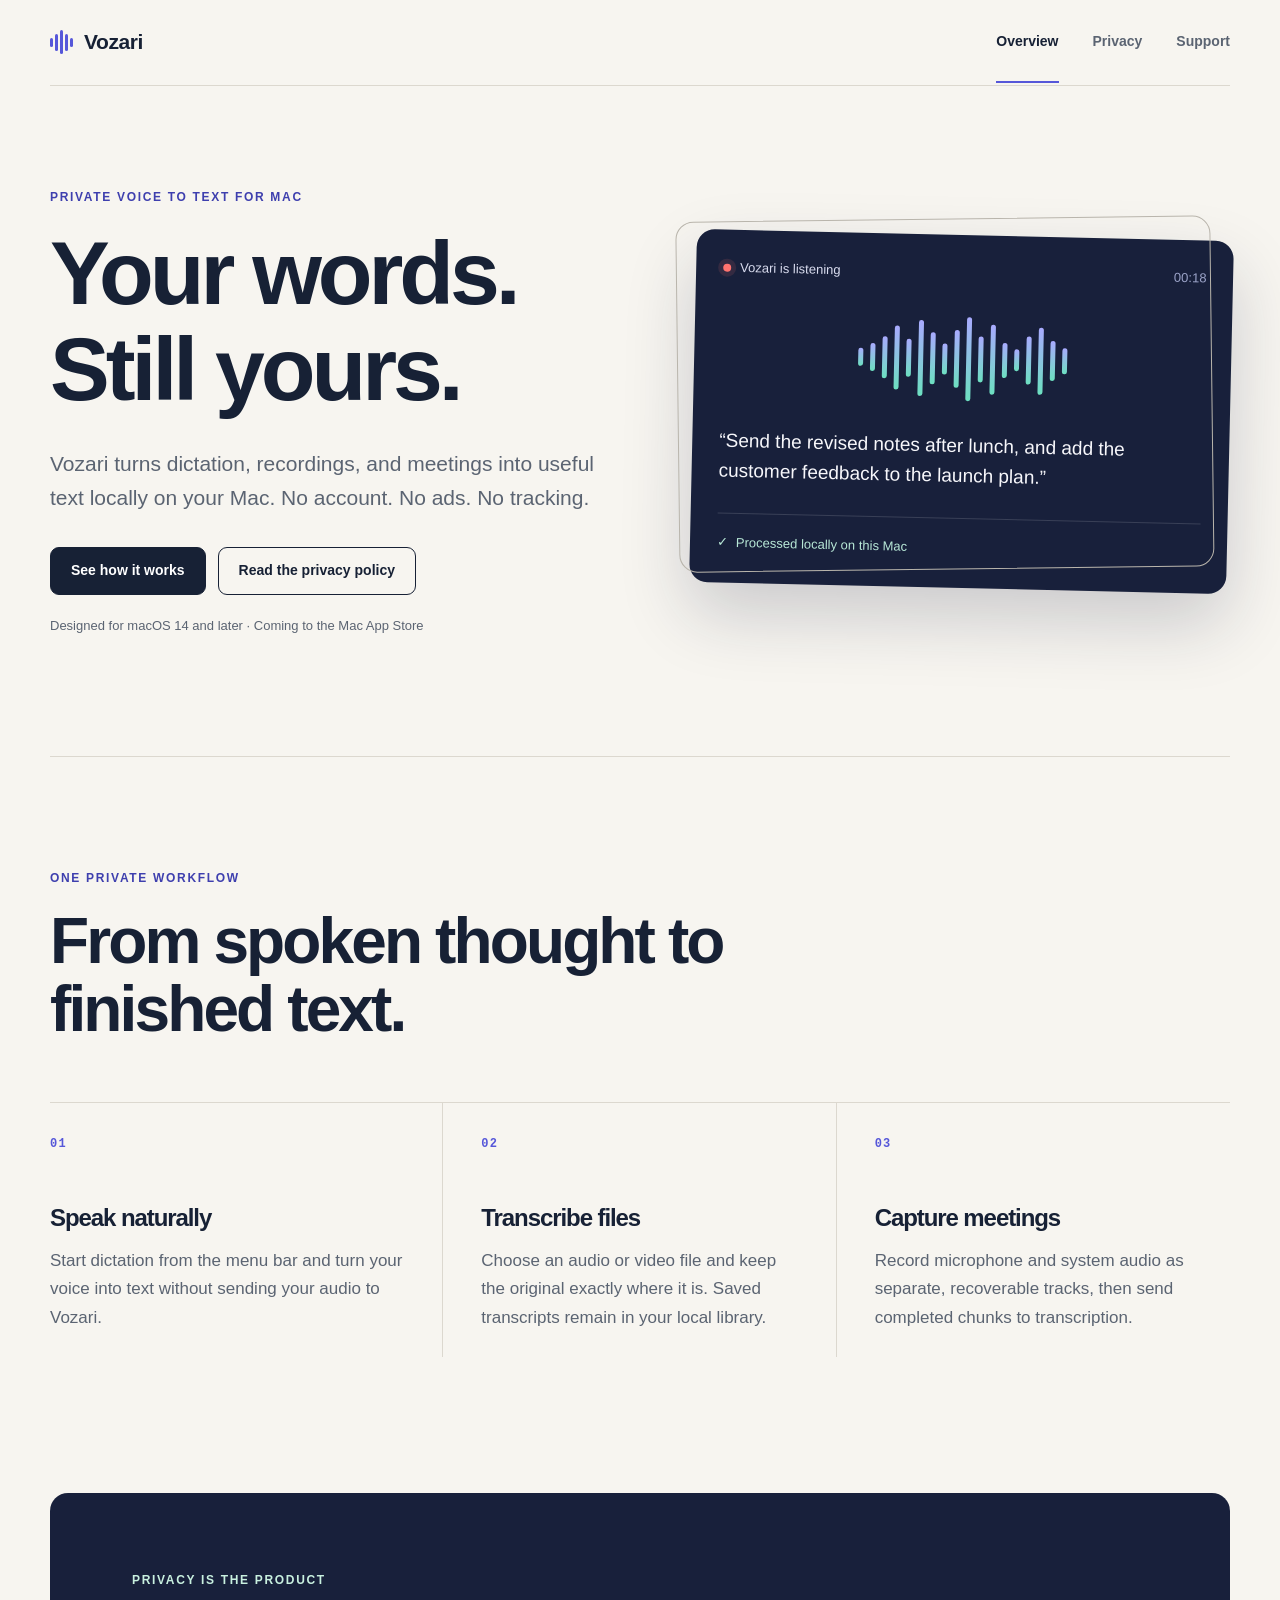
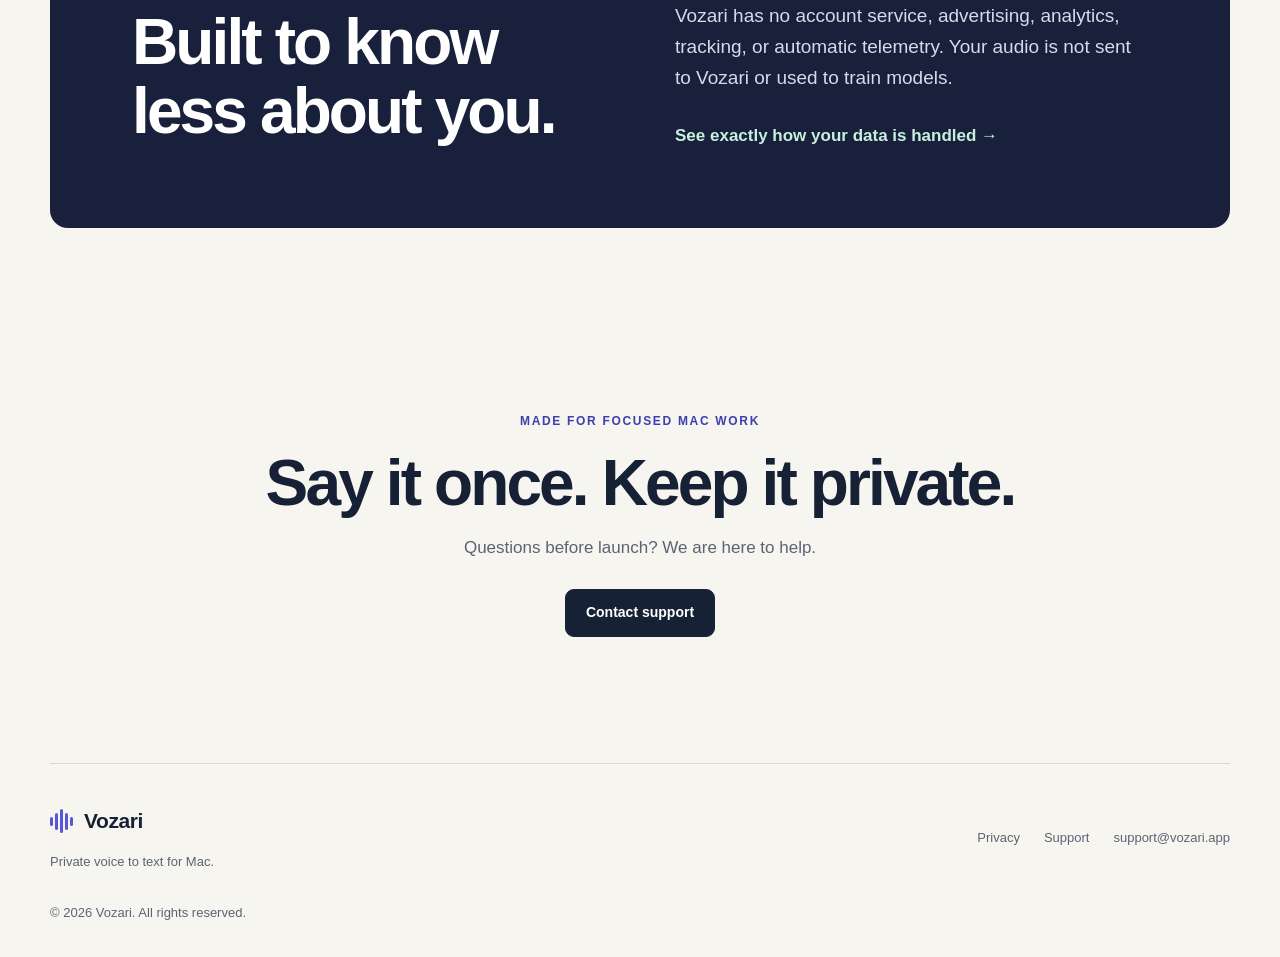
==== index.html @ 8a1f0684 "Publish Vozari privacy and support site" ====
<!doctype html>
<html lang="en">
<head>
  <meta charset="utf-8">
  <meta name="viewport" content="width=device-width, initial-scale=1">
  <title>Vozari — Private voice to text for Mac</title>
  <meta name="description" content="Vozari turns speech, recordings, and meetings into text locally on your Mac.">
  <meta name="theme-color" content="#f7f5f0">
  <link rel="canonical" href="https://kadin-hunter.github.io/Vozari-Portfolio/">
  <link rel="stylesheet" href="./styles.css">
</head>
<body>
  <a class="skip-link" href="#main-content">Skip to content</a>
  <header class="site-header">
    <a class="wordmark" href="./" aria-label="Vozari home"><span class="wordmark-mark" aria-hidden="true"><i></i><i></i><i></i><i></i><i></i></span>Vozari</a>
    <nav aria-label="Primary navigation">
      <a href="./" aria-current="page">Overview</a>
      <a href="./privacy/">Privacy</a>
      <a href="./support/">Support</a>
    </nav>
  </header>
  <main id="main-content">
    <section class="hero" aria-labelledby="hero-title">
      <div class="hero-copy">
        <p class="eyebrow">Private voice to text for Mac</p>
        <h1 id="hero-title">Your words.<br>Still yours.</h1>
        <p class="hero-lede">Vozari turns dictation, recordings, and meetings into useful text locally on your Mac. No account. No ads. No tracking.</p>
        <div class="hero-actions">
          <a class="button button-primary" href="#how-it-works">See how it works</a>
          <a class="button button-secondary" href="./privacy/">Read the privacy policy</a>
        </div>
        <p class="availability">Designed for macOS 14 and later · Coming to the Mac App Store</p>
      </div>
      <div class="voice-card" aria-label="Vozari transcription preview">
        <div class="voice-card-bar"><span class="status-dot" aria-hidden="true"></span><span>Vozari is listening</span><span class="timer">00:18</span></div>
        <div class="waveform" aria-hidden="true"><span style="height:18px"></span><span style="height:28px"></span><span style="height:42px"></span><span style="height:64px"></span><span style="height:38px"></span><span style="height:76px"></span><span style="height:52px"></span><span style="height:31px"></span><span style="height:58px"></span><span style="height:84px"></span><span style="height:46px"></span><span style="height:70px"></span><span style="height:35px"></span><span style="height:22px"></span><span style="height:48px"></span><span style="height:67px"></span><span style="height:40px"></span><span style="height:26px"></span></div>
        <p class="transcript-line">“Send the revised notes after lunch, and add the customer feedback to the launch plan.”</p>
        <div class="local-badge"><span aria-hidden="true">✓</span> Processed locally on this Mac</div>
      </div>
    </section>
    <section class="feature-section" id="how-it-works" aria-labelledby="features-title">
      <div class="section-intro"><p class="eyebrow">One private workflow</p><h2 id="features-title">From spoken thought to finished text.</h2></div>
      <div class="feature-grid">
        <article class="feature-card"><span class="feature-number">01</span><h3>Speak naturally</h3><p>Start dictation from the menu bar and turn your voice into text without sending your audio to Vozari.</p></article>
        <article class="feature-card"><span class="feature-number">02</span><h3>Transcribe files</h3><p>Choose an audio or video file and keep the original exactly where it is. Saved transcripts remain in your local library.</p></article>
        <article class="feature-card"><span class="feature-number">03</span><h3>Capture meetings</h3><p>Record microphone and system audio as separate, recoverable tracks, then send completed chunks to transcription.</p></article>
      </div>
    </section>
    <section class="privacy-callout" aria-labelledby="privacy-title">
      <div><p class="eyebrow light">Privacy is the product</p><h2 id="privacy-title">Built to know less about you.</h2></div>
      <div class="privacy-copy"><p>Vozari has no account service, advertising, analytics, tracking, or automatic telemetry. Your audio is not sent to Vozari or used to train models.</p><a href="./privacy/">See exactly how your data is handled <span aria-hidden="true">→</span></a></div>
    </section>
    <section class="closing" aria-labelledby="closing-title"><p class="eyebrow">Made for focused Mac work</p><h2 id="closing-title">Say it once. Keep it private.</h2><p>Questions before launch? We are here to help.</p><a class="button button-primary" href="mailto:support@vozari.app">Contact support</a></section>
  </main>
  <footer class="site-footer">
    <a class="wordmark footer-wordmark" href="./" aria-label="Vozari home"><span class="wordmark-mark" aria-hidden="true"><i></i><i></i><i></i><i></i><i></i></span>Vozari</a>
    <p>Private voice to text for Mac.</p>
    <div class="footer-links"><a href="./privacy/">Privacy</a><a href="./support/">Support</a><a href="mailto:support@vozari.app">support@vozari.app</a></div>
    <p class="copyright">© 2026 Vozari. All rights reserved.</p>
  </footer>
</body>
</html>
---- styles.css ----
:root{--ink:#172135;--muted:#5b6472;--paper:#f7f5f0;--line:#dcd8cf;--accent:#5657d9;--accent-dark:#3e3fae;--night:#18203b;--mint:#c8f0df}*{box-sizing:border-box}html{scroll-behavior:smooth}body{margin:0;background:var(--paper);color:var(--ink);font-family:ui-sans-serif,-apple-system,BlinkMacSystemFont,"SF Pro Text","Segoe UI",sans-serif;font-size:17px;line-height:1.65;text-rendering:optimizeLegibility}a{color:inherit}.skip-link{position:fixed;left:18px;top:14px;z-index:100;padding:10px 14px;background:var(--ink);color:#fff;transform:translateY(-160%);border-radius:8px}.skip-link:focus{transform:translateY(0)}.site-header,.site-footer,.hero,.feature-section,.privacy-callout,.closing,.document-page{width:min(1180px,calc(100% - 48px));margin-inline:auto}.site-header{min-height:86px;display:flex;align-items:center;justify-content:space-between;border-bottom:1px solid var(--line)}.wordmark{display:inline-flex;align-items:center;gap:11px;font-weight:760;font-size:21px;text-decoration:none;letter-spacing:-.02em}.wordmark-mark{height:24px;display:inline-flex;align-items:center;gap:2px}.wordmark-mark i{display:block;width:3px;border-radius:5px;background:var(--accent)}.wordmark-mark i:nth-child(1),.wordmark-mark i:nth-child(5){height:9px}.wordmark-mark i:nth-child(2),.wordmark-mark i:nth-child(4){height:17px}.wordmark-mark i:nth-child(3){height:24px}nav{display:flex;align-items:center;gap:34px;font-size:14px;font-weight:650}nav a{color:var(--muted);text-decoration:none;padding-block:28px;border-bottom:2px solid transparent}nav a:hover,nav a:focus-visible,nav a[aria-current=page]{color:var(--ink);border-color:var(--accent)}.hero{min-height:670px;display:grid;grid-template-columns:1.03fr .97fr;gap:72px;align-items:center;padding-block:78px 96px}.eyebrow{margin:0 0 18px;color:var(--accent-dark);font-size:12px;font-weight:780;letter-spacing:.14em;text-transform:uppercase}h1,h2,h3{margin-top:0;line-height:1.07;letter-spacing:-.045em}h1{font-size:clamp(58px,7vw,94px);margin-bottom:30px;font-weight:760}h2{font-size:clamp(38px,5vw,64px);font-weight:720}h3{font-size:24px;font-weight:700}.hero-lede{max-width:610px;color:var(--muted);font-size:21px;line-height:1.6;margin:0 0 32px}.hero-actions{display:flex;flex-wrap:wrap;gap:12px}.button{display:inline-flex;min-height:48px;align-items:center;justify-content:center;padding:0 20px;border:1px solid var(--ink);border-radius:9px;text-decoration:none;font-size:14px;font-weight:720;transition:transform .15s ease,background .15s ease}.button:hover{transform:translateY(-2px)}.button-primary{background:var(--ink);color:#fff}.button-primary:hover{background:var(--accent-dark)}.button-secondary{background:transparent;color:var(--ink)}.availability{margin:20px 0 0;color:var(--muted);font-size:13px}.voice-card{position:relative;background:var(--night);color:#fff;padding:27px;border-radius:18px;box-shadow:0 30px 70px rgba(24,32,59,.2);transform:rotate(1.3deg)}.voice-card:before{content:"";position:absolute;inset:-16px 18px 18px -16px;z-index:-1;border:1px solid #b9b5ac;border-radius:18px;transform:rotate(-2deg)}.voice-card-bar{display:flex;align-items:center;gap:9px;color:#d9dcef;font-size:13px}.status-dot{width:8px;height:8px;background:#ff736f;border-radius:50%;box-shadow:0 0 0 5px rgba(255,115,111,.12)}.timer{margin-left:auto;font-variant-numeric:tabular-nums;color:#9ca4c9}.waveform{height:128px;display:flex;align-items:center;justify-content:center;gap:7px;padding-top:24px}.waveform span{width:5px;border-radius:5px;background:linear-gradient(180deg,#a9aaff,#6ce0c0)}.transcript-line{margin:20px 0 28px;color:#f7f7fb;font-size:19px;line-height:1.55}.local-badge{display:inline-flex;align-items:center;gap:8px;border-top:1px solid rgba(255,255,255,.14);padding-top:18px;width:100%;color:#b8e8d7;font-size:13px}.feature-section{padding:112px 0;border-top:1px solid var(--line)}.section-intro{max-width:730px;margin-bottom:58px}.section-intro h2{margin-bottom:0}.feature-grid{display:grid;grid-template-columns:repeat(3,1fr);border-top:1px solid var(--line)}.feature-card{padding:35px 38px 25px 0;border-right:1px solid var(--line)}.feature-card+.feature-card{padding-left:38px}.feature-card:last-child{border-right:0}.feature-number{display:block;color:var(--accent);font:700 12px/1 ui-monospace,monospace;letter-spacing:.1em;margin-bottom:55px}.feature-card h3{margin-bottom:17px}.feature-card p{color:var(--muted);margin:0}.privacy-callout{background:var(--night);color:#fff;padding:78px 82px;margin-block:24px 112px;display:grid;grid-template-columns:1fr 1fr;gap:70px;border-radius:18px}.eyebrow.light{color:var(--mint)}.privacy-callout h2{margin-bottom:0}.privacy-copy{padding-top:29px}.privacy-copy p{color:#d6daeb;font-size:19px;margin:0 0 28px}.privacy-copy a,.contact-panel a{color:var(--mint);font-weight:700;text-decoration:none}.privacy-copy a:hover,.contact-panel a:hover{text-decoration:underline}.closing{text-align:center;padding:72px 0 126px}.closing h2{margin-bottom:16px}.closing p:not(.eyebrow){color:var(--muted);margin:0 0 27px}.site-footer{border-top:1px solid var(--line);padding:40px 0 34px;display:grid;grid-template-columns:1fr auto;gap:12px 40px;align-items:center;font-size:13px;color:var(--muted)}.footer-wordmark{color:var(--ink)}.site-footer>p{margin:0}.footer-links{display:flex;gap:24px;grid-column:2;grid-row:1/span 2}.footer-links a{text-decoration:none}.footer-links a:hover{color:var(--accent-dark);text-decoration:underline}.copyright{margin-top:18px!important}.document-page{padding:88px 0 120px}.document-hero{max-width:850px;padding-bottom:72px}.document-hero h1{font-size:clamp(52px,7vw,88px);margin-bottom:26px}.document-summary{font-size:21px;color:var(--muted);max-width:760px;margin:0 0 19px}.effective-date{color:var(--muted);font-size:14px;margin:0}.document-layout{display:grid;grid-template-columns:230px minmax(0,760px);gap:95px;border-top:1px solid var(--line);padding-top:60px}.document-nav{align-self:start;position:sticky;top:30px;display:flex;flex-direction:column;gap:12px;font-size:13px}.document-nav p{margin:0 0 8px;color:var(--ink);font-weight:760}.document-nav a{color:var(--muted);text-decoration:none}.document-nav a:hover{color:var(--accent-dark);text-decoration:underline}.document-content section{scroll-margin-top:30px;padding-bottom:50px;margin-bottom:50px;border-bottom:1px solid var(--line)}.document-content section:last-child{margin-bottom:0;border-bottom:0}.document-content h2{font-size:36px;margin-bottom:24px}.document-content p,.document-content li{color:var(--muted)}.document-content li{margin-bottom:14px;padding-left:8px}.document-content a{color:var(--accent-dark);font-weight:650}.support-hero .button{margin-top:16px}.support-details{display:grid;grid-template-columns:.8fr 1.2fr;gap:90px;border-block:1px solid var(--line);padding:60px 0;margin-bottom:100px}.support-details h2{font-size:44px;margin-bottom:0}.support-details>p{color:var(--muted);font-size:18px;margin:23px 0 0}.section-intro.compact h2{font-size:48px}.recovery-list{border-top:1px solid var(--line)}.recovery-item{display:grid;grid-template-columns:70px 1fr;gap:20px;padding:30px 0;border-bottom:1px solid var(--line)}.recovery-item>span{color:var(--accent);font:700 12px/1.3 ui-monospace,monospace;letter-spacing:.1em;padding-top:6px}.recovery-item h3{margin-bottom:9px;font-size:21px;letter-spacing:-.025em}.recovery-item p{margin:0;color:var(--muted);max-width:800px}.contact-panel{margin-top:110px;background:var(--night);color:#fff;padding:62px 70px;border-radius:18px;display:flex;align-items:end;justify-content:space-between;gap:40px}.contact-panel h2{margin-bottom:0;font-size:48px}.contact-panel a{font-size:18px;white-space:nowrap}@media(max-width:820px){.site-header,.site-footer,.hero,.feature-section,.privacy-callout,.closing,.document-page{width:min(100% - 32px,680px)}nav{gap:18px}nav a{padding-block:24px}.hero{grid-template-columns:1fr;min-height:0;gap:70px;padding-block:70px 90px}.voice-card{transform:none}.feature-grid{grid-template-columns:1fr}.feature-card,.feature-card+.feature-card{border-right:0;border-bottom:1px solid var(--line);padding:30px 0}.feature-card:last-child{border-bottom:0}.feature-number{margin-bottom:28px}.privacy-callout{grid-template-columns:1fr;padding:52px 40px;gap:10px}.document-layout{grid-template-columns:1fr;gap:50px}.document-nav{position:static;border-bottom:1px solid var(--line);padding-bottom:35px}.support-details{grid-template-columns:1fr;gap:10px}.contact-panel{align-items:start;flex-direction:column;padding:45px 38px}.site-footer{grid-template-columns:1fr}.footer-links{grid-column:1;grid-row:auto;flex-wrap:wrap}}@media(max-width:540px){body{font-size:16px}.site-header{min-height:72px}nav{gap:13px;font-size:12px}nav a{padding-block:20px}.wordmark{font-size:18px}.hero{padding-top:54px}h1{font-size:52px}.hero-lede,.document-summary{font-size:18px}.hero-actions{flex-direction:column;align-items:stretch}.voice-card{padding:22px}.waveform{gap:5px}.privacy-callout{padding:42px 28px;margin-bottom:80px}.document-page{padding-top:58px}.document-hero{padding-bottom:48px}.recovery-item{grid-template-columns:44px 1fr}.contact-panel a{font-size:15px;white-space:normal}}@media(prefers-reduced-motion:reduce){html{scroll-behavior:auto}.button{transition:none}}
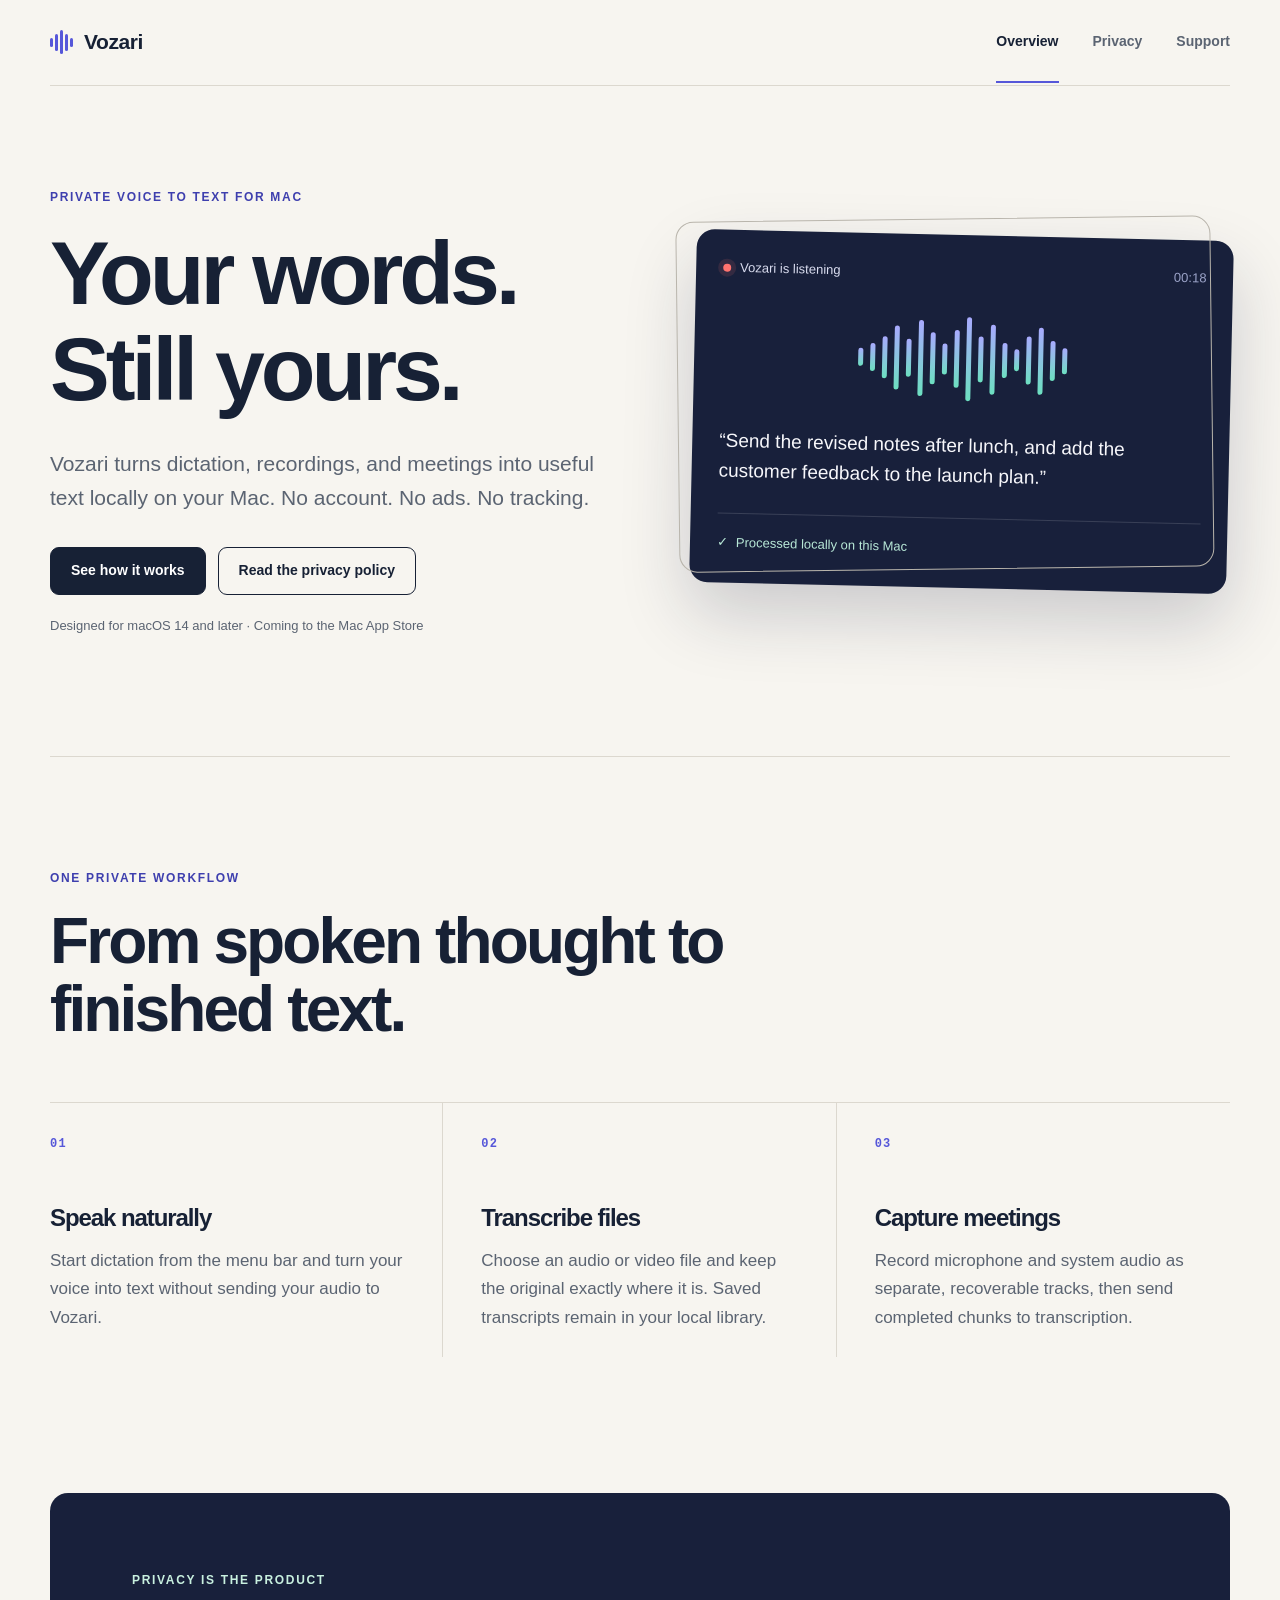
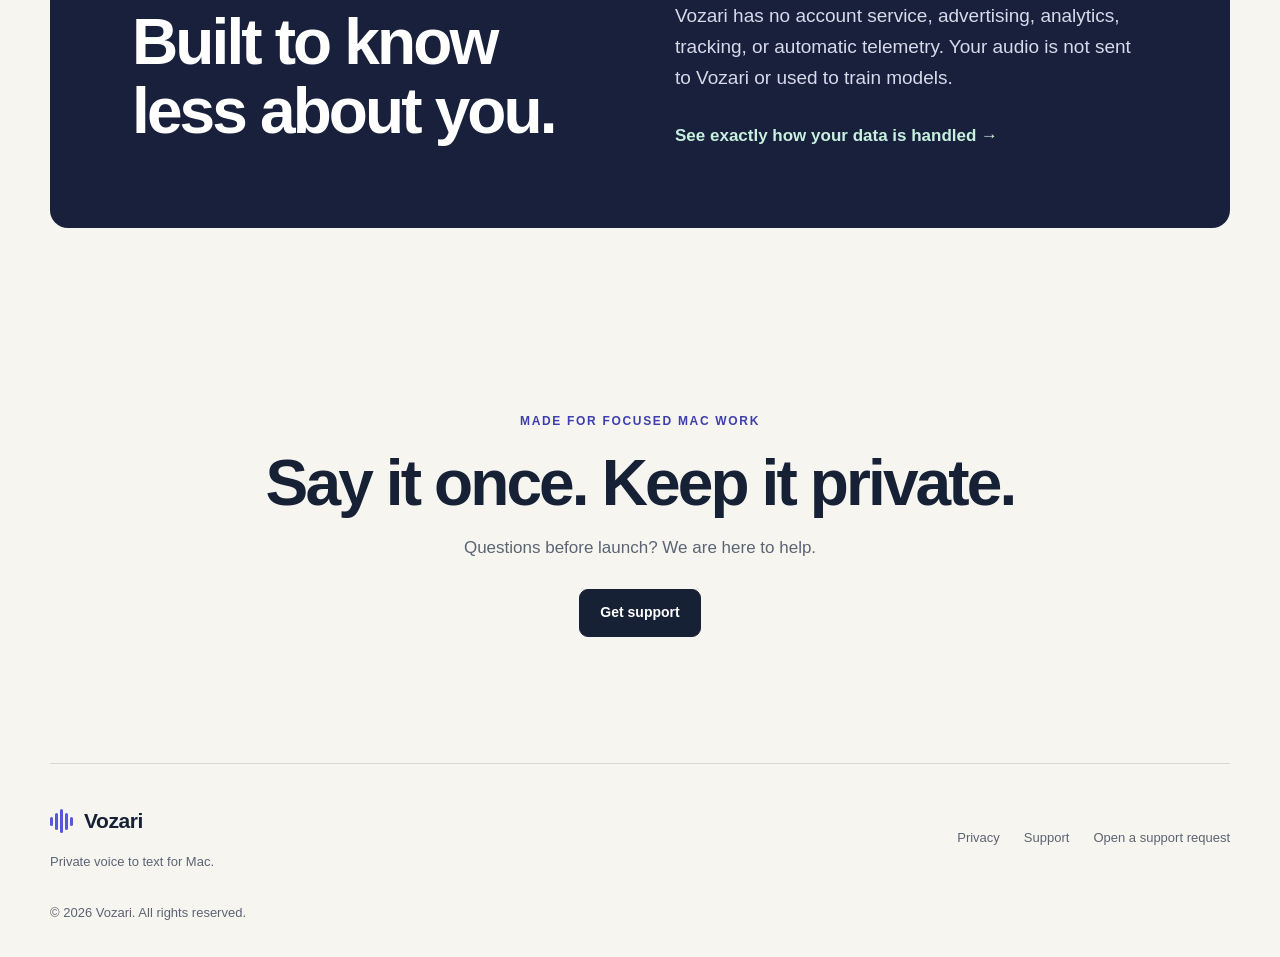
==== commit dbffc837: "Replace unavailable support email" ====
--- a/index.html
+++ b/index.html
@@ -50,12 +50,12 @@
       <div><p class="eyebrow light">Privacy is the product</p><h2 id="privacy-title">Built to know less about you.</h2></div>
       <div class="privacy-copy"><p>Vozari has no account service, advertising, analytics, tracking, or automatic telemetry. Your audio is not sent to Vozari or used to train models.</p><a href="./privacy/">See exactly how your data is handled <span aria-hidden="true">→</span></a></div>
     </section>
-    <section class="closing" aria-labelledby="closing-title"><p class="eyebrow">Made for focused Mac work</p><h2 id="closing-title">Say it once. Keep it private.</h2><p>Questions before launch? We are here to help.</p><a class="button button-primary" href="mailto:support@vozari.app">Contact support</a></section>
+    <section class="closing" aria-labelledby="closing-title"><p class="eyebrow">Made for focused Mac work</p><h2 id="closing-title">Say it once. Keep it private.</h2><p>Questions before launch? We are here to help.</p><a class="button button-primary" href="./support/">Get support</a></section>
   </main>
   <footer class="site-footer">
     <a class="wordmark footer-wordmark" href="./" aria-label="Vozari home"><span class="wordmark-mark" aria-hidden="true"><i></i><i></i><i></i><i></i><i></i></span>Vozari</a>
     <p>Private voice to text for Mac.</p>
-    <div class="footer-links"><a href="./privacy/">Privacy</a><a href="./support/">Support</a><a href="mailto:support@vozari.app">support@vozari.app</a></div>
+    <div class="footer-links"><a href="./privacy/">Privacy</a><a href="./support/">Support</a><a href="https://github.com/Kadin-Hunter/Vozari-Portfolio/issues/new">Open a support request</a></div>
     <p class="copyright">© 2026 Vozari. All rights reserved.</p>
   </footer>
 </body>
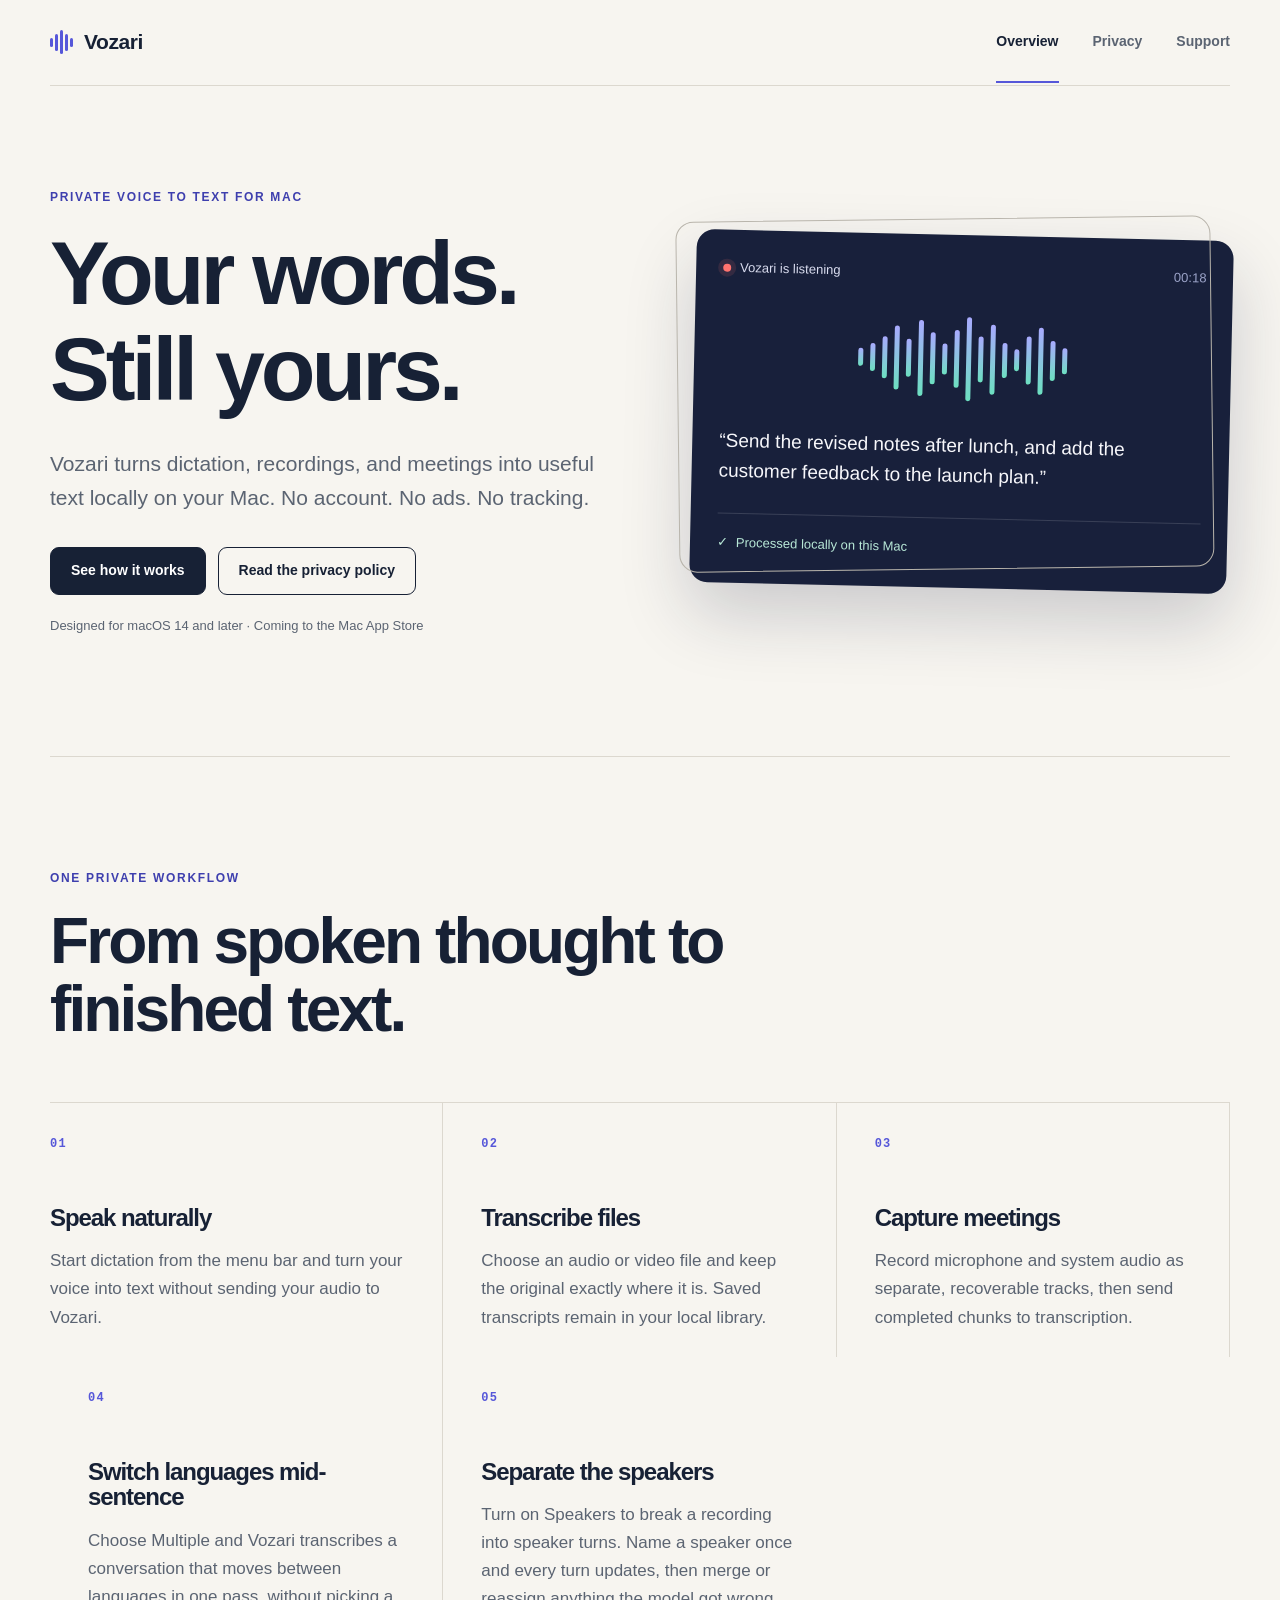
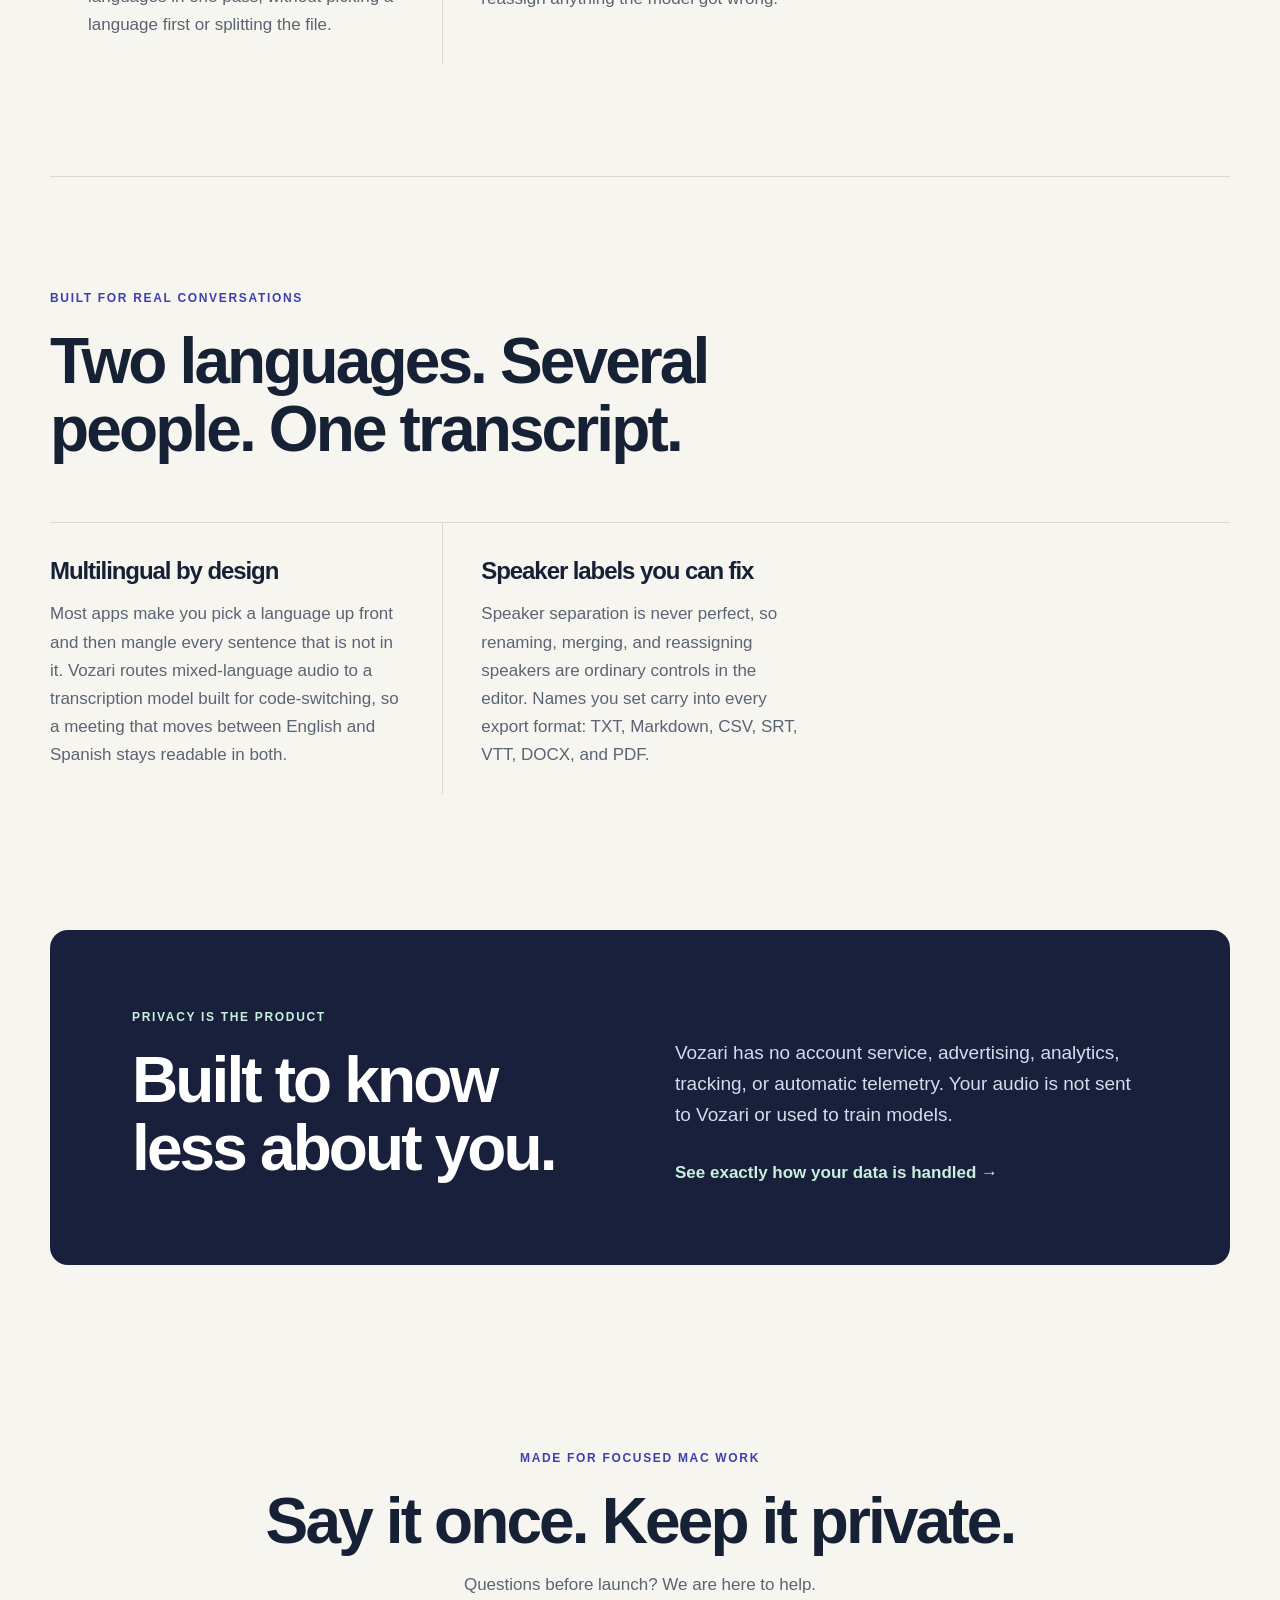
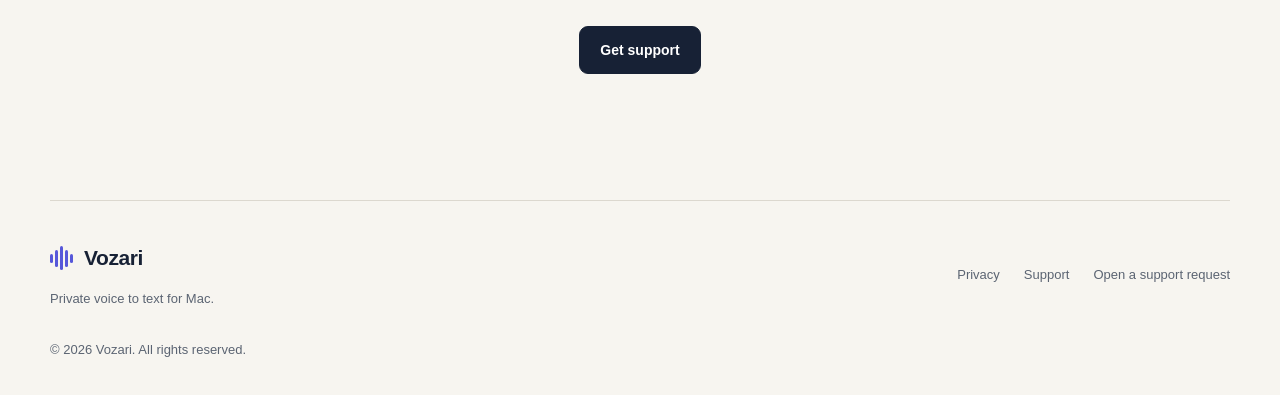
==== commit f2afee50: "Highlight multilingual and multi-speaker transcription" ====
--- a/index.html
+++ b/index.html
@@ -44,6 +44,15 @@
         <article class="feature-card"><span class="feature-number">01</span><h3>Speak naturally</h3><p>Start dictation from the menu bar and turn your voice into text without sending your audio to Vozari.</p></article>
         <article class="feature-card"><span class="feature-number">02</span><h3>Transcribe files</h3><p>Choose an audio or video file and keep the original exactly where it is. Saved transcripts remain in your local library.</p></article>
         <article class="feature-card"><span class="feature-number">03</span><h3>Capture meetings</h3><p>Record microphone and system audio as separate, recoverable tracks, then send completed chunks to transcription.</p></article>
+        <article class="feature-card"><span class="feature-number">04</span><h3>Switch languages mid-sentence</h3><p>Choose Multiple and Vozari transcribes a conversation that moves between languages in one pass, without picking a language first or splitting the file.</p></article>
+        <article class="feature-card"><span class="feature-number">05</span><h3>Separate the speakers</h3><p>Turn on Speakers to break a recording into speaker turns. Name a speaker once and every turn updates, then merge or reassign anything the model got wrong.</p></article>
+      </div>
+    </section>
+    <section class="feature-section" aria-labelledby="conversations-title">
+      <div class="section-intro"><p class="eyebrow">Built for real conversations</p><h2 id="conversations-title">Two languages. Several people. One transcript.</h2></div>
+      <div class="feature-grid">
+        <article class="feature-card"><h3>Multilingual by design</h3><p>Most apps make you pick a language up front and then mangle every sentence that is not in it. Vozari routes mixed-language audio to a transcription model built for code-switching, so a meeting that moves between English and Spanish stays readable in both.</p></article>
+        <article class="feature-card"><h3>Speaker labels you can fix</h3><p>Speaker separation is never perfect, so renaming, merging, and reassigning speakers are ordinary controls in the editor. Names you set carry into every export format: TXT, Markdown, CSV, SRT, VTT, DOCX, and PDF.</p></article>
       </div>
     </section>
     <section class="privacy-callout" aria-labelledby="privacy-title">
